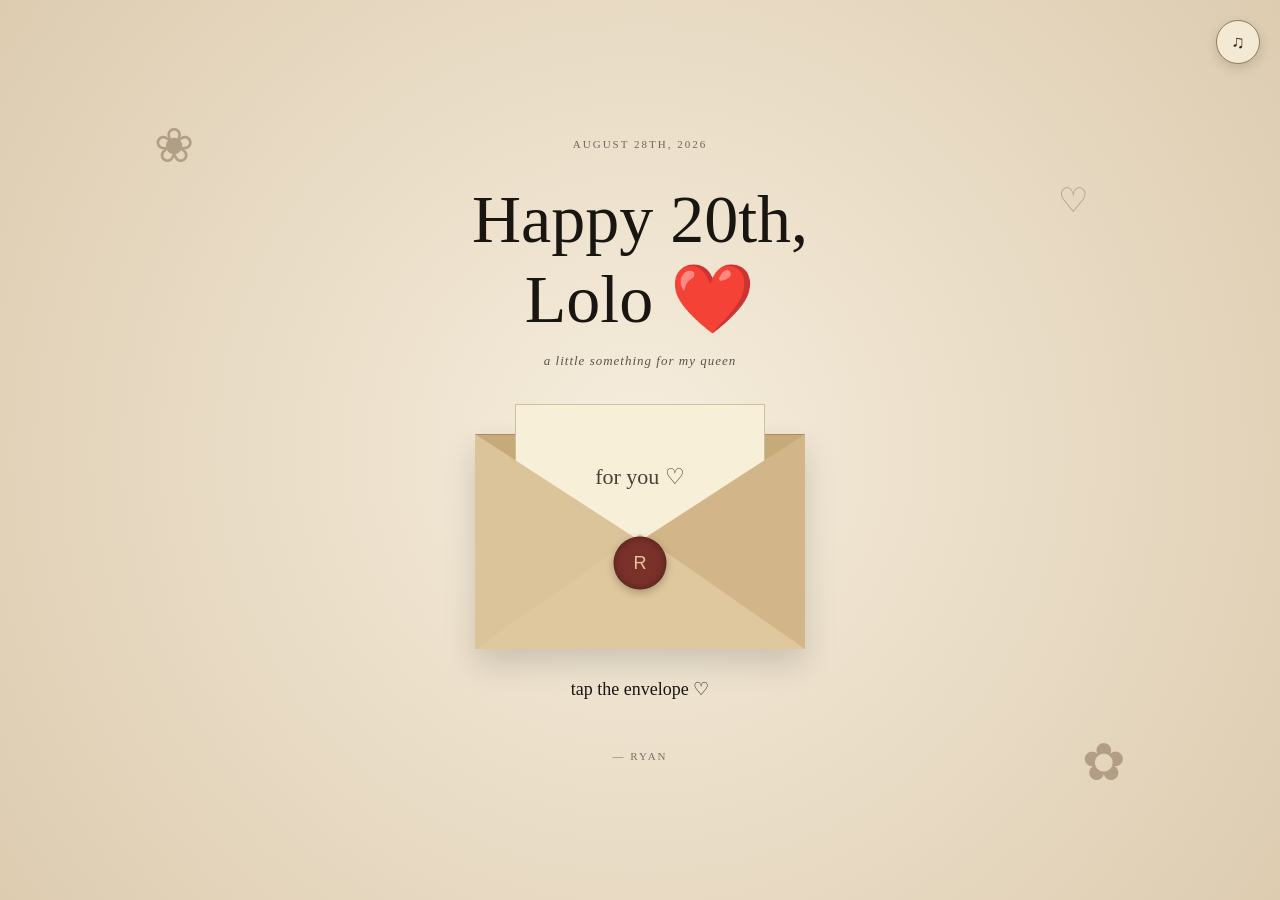
==== index.html @ adee12c6 "Revise text in scrapbook page for clarity" ====
<!DOCTYPE html>
<html lang="en">

<head>
    <meta charset="UTF-8">

    <meta
        name="viewport"
        content="width=device-width, initial-scale=1.0"
    >

    <title>Happy Birthday Lolo ❤️</title>

    <link rel="stylesheet" href="style.css">
</head>


<body>

    <!-- ============================
         BACKGROUND MUSIC
         ============================ -->

    <audio
        id="backgroundMusic"
        loop
        preload="auto"
    >
        <source
            src="song.mp3"
            type="audio/mpeg"
        >
    </audio>


    <!-- MUSIC BUTTON -->

    <button
        id="musicButton"
        class="music-button"
        onclick="toggleMusic()"
        aria-label="Play or pause music"
    >
        ♫
    </button>


    <!-- ============================
         PAGE 1 — COVER
         ============================ -->

    <section
        id="cover"
        class="page active-page cover-page"
    >

        <div class="decor decor-one">❀</div>
        <div class="decor decor-two">♡</div>
        <div class="decor decor-three">✿</div>


        <p class="tiny-opening">
            August 28th, 2026
        </p>


        <h1 class="opening-title">

            Happy 20th,

            <span>
                Lolo ❤️
            </span>

        </h1>


        <p class="opening-subtitle">
            a little something for my queen
        </p>


        <!-- ENVELOPE -->

        <div class="envelope-area">

            <button
                class="envelope-button"
                onclick="openLetter()"
                aria-label="Open the letter"
            >

                <div class="envelope">

                    <div class="envelope-back"></div>

                    <div class="letter-preview">
                        for you ♡
                    </div>

                    <div class="envelope-left"></div>

                    <div class="envelope-right"></div>

                    <div class="envelope-bottom"></div>

                    <div class="wax-seal">
                        R
                    </div>

                </div>

            </button>


            <p class="open-me">
                tap the envelope ♡
            </p>

        </div>


        <p class="from-opening">
            — Ryan
        </p>

    </section>


    <!-- ============================
         PAGE 2 — LETTER
         ============================ -->

    <section
        id="letter"
        class="page"
    >

        <div class="letter-wrapper">

            <div class="paper-tape tape-one"></div>
            <div class="paper-tape tape-two"></div>


            <article class="letter-paper">

                <p class="letter-date">
                    August 28th, 2026
                </p>


                <p class="dear">
                    My Lolo,
                </p>


                <h1>
                    Happy Birthday!!!!
                </h1>


                <p>
                    As you can tell, I'm nothing but elated for your dirty 20😛.
                    I feel like there's a lot I have to say, but let's see where
                    this goes.
                </p>


                <p>
                    Lolo, I love the person you've grown to become over these past
                    years, and I love that I've been there for most parts of it.
                    You're always one to brighten up my day, worry even when you're
                    not supposed to, and always wanna see me win. I know that's
                    something you do for everyone you care about, but it means so
                    much more to me than you probably know. And I hope you know it
                    goes both ways because I'll always wanna see you win too.
                    Seeing you happy, achieving the things you want, and becoming
                    everything you've always wanted to be genuinely makes me happy.
                    I'll always be proud of you and rooting for you, even when I'm
                    not there to see it myself.
                </p>


                <p>
                    I love that we've grown together and gone through whichever
                    hurdles life has put us through, but we've still somehow always
                    managed to find a way back to each other. No matter what happens,
                    no matter how much time passes or how complicated things get,
                    somehow it's always you and me in the end. And I honestly think
                    there's no other person for me out there. I met my person already,
                    and I'm so grateful that person is you.
                </p>


                <p>
                    When guys ask me for my reason as to why it's always you, it's
                    only because there's no other place that feels like home.
                    There's no person that gets me like you do, there's no one that
                    tolerates me like you do, and there's no one as amazing as you
                    are. You've seen so many different versions of me, the good and
                    the bad, and somehow you've still managed to love me through all
                    of them. I don't think you'll ever fully understand how much that
                    means to me.
                </p>


                <p>
                    I wish I could be there to celebrate this day with you, to see
                    you smile, annoy you in person😭, and show you just how much you
                    mean to me. I hate that I can't, because if there's anyone whose
                    special day I'd want to be there for, it's yours.
                </p>


                <p>
                    If I go on with this, I genuinely won't stop because there's so
                    much I could say about you and what you mean to me. So, Happy
                    Birthday my queen. I hope you have a good one and that 20 treats
                    you as amazingly as you deserve. I'm so proud of the person
                    you've become, and I can't wait to see the person you continue
                    to grow into.
                </p>


                <p class="love-you">
                    I love you always ❤️.
                </p>


                <p class="signature">
                    yours always,
                    <br>
                    Ryan ♡
                </p>


                <div class="section-navigation">

                    <button onclick="showPage('cover')">
                        ← get back
                    </button>

                    <button onclick="showPage('memories')">
                        get onto the next →
                    </button>

                </div>

            </article>

        </div>

    </section>


    <!-- ============================
         PAGE 3 — MEMORIES
         ============================ -->

    <section
        id="memories"
        class="page"
    >

        <main class="scrapbook-page">

            <p class="little-note">
                We need like a 1000 pictures to feel up a scrapbook but we just locked in on actually taking pictures😭
            </p>


            <h1>
                But anyway...
                <br>
                 my top picks. ❤️
            </h1>


            <p class="scrapbook-subtitle">
                little pieces of us
            </p>


            <div class="slideshow-container">

                <!-- PIC 1 -->

                <div class="slide active">

                    <div class="polaroid rotate-left">

                        <img
                            src="pic1.JPG"
                            alt="One of our memories"
                        >

                        <p>
                            one of my favourites ♡
                        </p>

                    </div>

                </div>


                <!-- PIC 2 -->

                <div class="slide">

                    <div class="polaroid rotate-right">

                        <img
                            src="pic2.jpg"
                            alt="One of our memories"
                        >

                        <p>
                            my favourite person ❤️
                        </p>

                    </div>

                </div>


                <!-- PIC 3 -->

                <div class="slide">

                    <div class="polaroid rotate-left">

                        <img
                            src="pic3.jpg"
                            alt="One of our memories"
                        >

                        <p>
                            us &gt;&gt;&gt;
                        </p>

                    </div>

                </div>


                <!-- VIDEO -->

                <div class="slide">

                    <div class="polaroid rotate-right">

                        <video
                            id="memoryVideo"
                            controls
                            playsinline
                            preload="metadata"
                        >

                            <source
                                src="vid1-3.mp4"
                                type="video/mp4"
                            >

                        </video>

                        <p>
                           our first actual date shall always be so dear to me
                        </p>

                    </div>

                </div>


                <!-- LEFT -->

                <button
                    class="prev"
                    onclick="changeSlide(-1)"
                    aria-label="Previous memory"
                >
                    ‹
                </button>


                <!-- RIGHT -->

                <button
                    class="next"
                    onclick="changeSlide(1)"
                    aria-label="Next memory"
                >
                    ›
                </button>

            </div>


            <div class="slide-dots">

                <span
                    class="dot active-dot"
                    onclick="goToSlide(0)"
                ></span>

                <span
                    class="dot"
                    onclick="goToSlide(1)"
                ></span>

                <span
                    class="dot"
                    onclick="goToSlide(2)"
                ></span>

                <span
                    class="dot"
                    onclick="goToSlide(3)"
                ></span>

            </div>


            <div class="section-navigation">

                <button onclick="showPage('letter')">
                    ← back to the letter
                </button>

                <button onclick="showPage('final')">
                    one last thing →
                </button>

            </div>

        </main>

    </section>


    <!-- ============================
         PAGE 4 — FINAL
         ============================ -->

    <section
        id="final"
        class="page"
    >

        <main class="final-card">

            <div class="final-decoration top-left">
                ❀
            </div>

            <div class="final-decoration bottom-right">
                ♡
            </div>


            <p class="and-with-that">
                And with that...
            </p>


            <h1>
                Happy 20th,
                <br>
                my queen ❤️
            </h1>


            <div class="final-line"></div>


            <p class="final-small">
                I love you always.
            </p>


            <button
                class="restart-button"
                onclick="showPage('cover')"
            >
                start again ♡
            </button>

        </main>

    </section>


    <script src="script.js"></script>

</body>

</html>
---- style.css ----
/* =========================================
   GENERAL
   ========================================= */

* {
    margin: 0;
    padding: 0;
    box-sizing: border-box;
}


html {
    min-height: 100%;
}


body {
    min-height: 100vh;

    overflow-x: hidden;

    font-family:
        Georgia,
        "Times New Roman",
        "Apple Color Emoji",
        serif;

    color: #191612;

    background:
        radial-gradient(
            circle at center,
            #f6eddd,
            #ddccb0
        );
}


/* =========================================
   FOUR-PAGE SYSTEM
   ========================================= */

/*
   EVERY PAGE IS HIDDEN BY DEFAULT.
*/

.page {
    display: none !important;

    width: 100%;

    min-height: 100vh;

    animation: pageFade 0.6s ease;
}


/*
   ONLY ONE PAGE GETS active-page
*/

.page.active-page {
    display: flex !important;
}


@keyframes pageFade {

    from {
        opacity: 0;
        transform: translateY(10px);
    }

    to {
        opacity: 1;
        transform: translateY(0);
    }

}


/* =========================================
   MUSIC BUTTON
   ========================================= */

.music-button {
    position: fixed;

    top: 20px;
    right: 20px;

    width: 44px;
    height: 44px;

    z-index: 9999;

    border: 1px solid #8f7a5c;

    border-radius: 50%;

    background: #f4ead3;

    color: #332b21;

    font-size: 18px;

    cursor: pointer;

    box-shadow:
        0 4px 12px rgba(0, 0, 0, 0.15);
}


/* =========================================
   COVER
   ========================================= */

.cover-page {
    position: relative;

    flex-direction: column;

    justify-content: center;
    align-items: center;

    text-align: center;

    padding: 50px 20px;
}


.tiny-opening {
    font-size: 11px;

    letter-spacing: 2px;

    text-transform: uppercase;

    margin-bottom: 35px;

    opacity: 0.6;
}


.opening-title {
    font-family:
        "Snell Roundhand",
        "Apple Chancery",
        cursive;

    font-size: 68px;

    line-height: 1;

    font-weight: normal;

    margin-bottom: 20px;
}


.opening-title span {
    display: block;

    margin-top: 12px;
}


.opening-subtitle {
    font-size: 13px;

    font-style: italic;

    letter-spacing: 1px;

    margin-bottom: 65px;

    opacity: 0.7;
}


/* DECOR */

.decor {
    position: absolute;

    color: #897259;

    opacity: 0.55;

    user-select: none;
}


.decor-one {
    top: 13%;
    left: 12%;

    font-size: 48px;
}


.decor-two {
    top: 20%;
    right: 15%;

    font-size: 34px;
}


.decor-three {
    bottom: 12%;
    right: 12%;

    font-size: 52px;
}


/* =========================================
   ENVELOPE
   ========================================= */

.envelope-area {
    text-align: center;
}


.envelope-button {
    border: none;

    background: transparent;

    padding: 0;

    cursor: pointer;
}


.envelope {
    width: 330px;
    height: 215px;

    position: relative;

    margin: auto;

    cursor: pointer;

    transition: transform 0.35s ease;
}


.envelope:hover {
    transform: translateY(-8px);
}


.envelope-back {
    position: absolute;

    width: 100%;
    height: 100%;

    background: #c7aa7a;

    border: 1px solid #a88c60;

    box-shadow:
        0 15px 30px rgba(0, 0, 0, 0.15);
}


.letter-preview {
    position: absolute;

    width: 250px;
    height: 145px;

    left: 40px;
    top: -30px;

    display: flex;

    justify-content: center;
    align-items: center;

    background: #f8efd9;

    border: 1px solid #d0c09d;

    color: #4a4035;

    font-family:
        "Snell Roundhand",
        "Apple Chancery",
        cursive;

    font-size: 22px;

    z-index: 1;
}


.envelope-left {
    position: absolute;

    bottom: 0;
    left: 0;

    width: 0;
    height: 0;

    border-top: 107px solid transparent;
    border-bottom: 108px solid transparent;
    border-left: 165px solid #dbc39a;

    z-index: 3;
}


.envelope-right {
    position: absolute;

    bottom: 0;
    right: 0;

    width: 0;
    height: 0;

    border-top: 107px solid transparent;
    border-bottom: 108px solid transparent;
    border-right: 165px solid #d2b689;

    z-index: 3;
}


.envelope-bottom {
    position: absolute;

    bottom: 0;
    left: 0;

    width: 0;
    height: 0;

    border-left: 165px solid transparent;
    border-right: 165px solid transparent;
    border-bottom: 115px solid #e0c89e;

    z-index: 4;
}


.wax-seal {
    position: absolute;

    width: 53px;
    height: 53px;

    left: 50%;
    top: 60%;

    transform: translate(-50%, -50%);

    display: flex;

    justify-content: center;
    align-items: center;

    border-radius: 50%;

    background: #7a312a;

    color: #e4c59e;

    font-size: 18px;

    z-index: 6;

    box-shadow:
        inset 0 0 8px rgba(0, 0, 0, 0.35),
        0 3px 8px rgba(0, 0, 0, 0.25);
}


.open-me {
    margin-top: 25px;

    font-family:
        "Snell Roundhand",
        "Apple Chancery",
        cursive;

    font-size: 18px;
}


.from-opening {
    margin-top: 50px;

    font-size: 11px;

    letter-spacing: 2px;

    text-transform: uppercase;

    opacity: 0.55;
}


/* =========================================
   LETTER
   ========================================= */

#letter {
    justify-content: center;

    align-items: flex-start;

    padding: 70px 25px;
}


.letter-wrapper {
    width: 100%;

    max-width: 930px;

    position: relative;
}


.letter-paper {
    width: 100%;

    position: relative;

    padding: 85px 90px;

    background: #f7edd5;

    border: 1px solid #d1c09d;

    box-shadow:
        0 15px 40px rgba(72, 55, 35, 0.18);
}


.letter-paper::before {
    content: "";

    position: absolute;

    inset: 18px;

    border: 1px solid rgba(68, 51, 31, 0.12);

    pointer-events: none;
}


/* TAPE */

.paper-tape {
    width: 110px;
    height: 30px;

    position: absolute;

    background: rgba(214, 194, 151, 0.7);

    z-index: 4;
}


.tape-one {
    top: -12px;
    left: 60px;

    transform: rotate(-6deg);
}


.tape-two {
    top: -10px;
    right: 70px;

    transform: rotate(5deg);
}


/* LETTER TEXT */

.letter-date {
    text-align: right;

    font-size: 11px !important;

    letter-spacing: 1px;

    margin-bottom: 45px !important;

    opacity: 0.6;
}


.dear {
    font-family:
        "Snell Roundhand",
        "Apple Chancery",
        cursive;

    font-size: 27px !important;

    margin-bottom: 30px !important;
}


.letter-paper h1 {
    font-family:
        "Snell Roundhand",
        "Apple Chancery",
        cursive;

    font-size: 40px;

    font-weight: normal;

    line-height: 1.3;

    margin-bottom: 45px;
}


.letter-paper p {
    font-size: 16px;

    line-height: 1.85;

    margin-bottom: 38px;

    color: #15130f;
}


.love-you {
    margin-top: 55px !important;

    font-family:
        "Snell Roundhand",
        "Apple Chancery",
        cursive;

    font-size: 26px !important;
}


.signature {
    margin-top: 50px !important;

    text-align: right;

    font-family:
        "Snell Roundhand",
        "Apple Chancery",
        cursive;

    font-size: 21px !important;
}


/* =========================================
   NAVIGATION
   ========================================= */

.section-navigation {
    display: flex;

    justify-content: space-between;
    align-items: center;

    gap: 30px;

    margin-top: 70px;

    padding-top: 30px;

    border-top: 1px solid rgba(0, 0, 0, 0.15);
}


.section-navigation button,
.restart-button {
    border: none;

    background: transparent;

    color: #191612;

    font-family:
        Georgia,
        "Times New Roman",
        serif;

    font-size: 13px;

    border-bottom: 1px solid #191612;

    padding-bottom: 4px;

    cursor: pointer;
}


/* =========================================
   MEMORIES
   ========================================= */

#memories {
    justify-content: center;

    align-items: flex-start;

    padding: 70px 20px;
}


.scrapbook-page {
    width: 100%;

    max-width: 980px;

    min-height: 90vh;

    padding: 75px 55px;

    text-align: center;

    background: #f2e7ce;

    border: 1px solid #cdbb99;

    box-shadow:
        0 15px 40px rgba(72, 55, 35, 0.18);
}


.little-note {
    font-size: 13px;

    font-style: italic;

    line-height: 1.5;

    margin-bottom: 22px;

    opacity: 0.75;
}


.scrapbook-page h1 {
    font-family:
        "Snell Roundhand",
        "Apple Chancery",
        cursive;

    font-size: 40px;

    font-weight: normal;

    line-height: 1.25;

    margin-bottom: 16px;
}


.scrapbook-subtitle {
    font-size: 11px;

    letter-spacing: 3px;

    text-transform: uppercase;

    opacity: 0.55;

    margin-bottom: 65px;
}


/* =========================================
   SLIDESHOW
   ========================================= */

.slideshow-container {
    width: 100%;

    max-width: 750px;

    min-height: 650px;

    position: relative;

    margin: auto;
}


/*
   ONLY CURRENT MEMORY SHOWS
*/

.slide {
    display: none !important;

    width: 100%;
}


.slide.active {
    display: block !important;

    animation: slideFade 0.45s ease;
}


@keyframes slideFade {

    from {
        opacity: 0;
        transform: translateY(10px);
    }

    to {
        opacity: 1;
        transform: translateY(0);
    }

}


/* POLAROID */

.polaroid {
    width: 78%;

    max-width: 540px;

    margin: 0 auto;

    padding:
        14px
        14px
        50px;

    background: #fffdf7;

    border: 1px solid #d3c9b7;

    box-shadow:
        0 14px 30px rgba(49, 39, 27, 0.25);
}


.rotate-left {
    transform: rotate(-2deg);
}


.rotate-right {
    transform: rotate(2deg);
}


.polaroid img,
.polaroid video {
    display: block;

    width: 100%;

    height: 500px;

    object-fit: contain;

    background: #eee7dc;
}


.polaroid p {
    margin-top: 25px;

    font-family:
        "Snell Roundhand",
        "Apple Chancery",
        cursive;

    font-size: 20px;
}


/* =========================================
   SLIDESHOW ARROWS
   ========================================= */

.prev,
.next {
    position: absolute;

    top: 43%;

    transform: translateY(-50%);

    width: 52px;
    height: 52px;

    border: 1px solid rgba(0, 0, 0, 0.35);

    border-radius: 50%;

    background: #f7edd5;

    color: #272219;

    font-size: 31px;

    cursor: pointer;

    z-index: 20;
}


.prev {
    left: 5px;
}


.next {
    right: 5px;
}


.prev:hover,
.next:hover {
    background: #272219;

    color: #f7edd5;
}


/* DOTS */

.slide-dots {
    margin-top: 35px;
}


.dot {
    display: inline-block;

    width: 9px;
    height: 9px;

    margin: 6px;

    border-radius: 50%;

    background: #b7a58a;

    cursor: pointer;
}


.active-dot {
    background: #282117;
}


/* =========================================
   FINAL
   ========================================= */

#final {
    justify-content: center;

    align-items: center;

    padding: 30px;
}


.final-card {
    width: 100%;

    max-width: 850px;

    min-height: 80vh;

    position: relative;

    display: flex;

    flex-direction: column;

    justify-content: center;
    align-items: center;

    text-align: center;

    padding: 65px 35px;

    background: #f4ead3;

    border: 1px solid #cfbd9d;

    box-shadow:
        0 15px 40px rgba(72, 55, 35, 0.18);
}


.and-with-that {
    font-size: 14px;

    font-style: italic;

    margin-bottom: 28px;

    opacity: 0.65;
}


.final-card h1 {
    font-family:
        "Snell Roundhand",
        "Apple Chancery",
        cursive;

    font-weight: normal;

    font-size: 65px;

    line-height: 1.15;
}


.final-line {
    width: 100px;
    height: 1px;

    background: #3e3529;

    margin: 40px auto;
}


.final-small {
    font-size: 13px;

    letter-spacing: 1px;

    margin-bottom: 55px;

    opacity: 0.65;
}


.final-decoration {
    position: absolute;

    color: #8a755c;

    opacity: 0.55;
}


.top-left {
    top: 60px;
    left: 65px;

    font-size: 55px;
}


.bottom-right {
    bottom: 60px;
    right: 70px;

    font-size: 45px;
}


/* =========================================
   MOBILE
   ========================================= */

@media (max-width: 700px) {

    .opening-title {
        font-size: 46px;
    }


    .envelope {
        width: 270px;
        height: 175px;
    }


    .letter-preview {
        width: 200px;
        height: 115px;

        left: 35px;
    }


    .envelope-left {
        border-top-width: 87px;
        border-bottom-width: 88px;
        border-left-width: 135px;
    }


    .envelope-right {
        border-top-width: 87px;
        border-bottom-width: 88px;
        border-right-width: 135px;
    }


    .envelope-bottom {
        border-left-width: 135px;
        border-right-width: 135px;
        border-bottom-width: 95px;
    }


    #letter {
        padding: 20px 10px;
    }


    .letter-paper {
        padding: 50px 28px;
    }


    .letter-paper h1 {
        font-size: 28px;

        margin-bottom: 35px;
    }


    .letter-paper p {
        font-size: 14px;

        line-height: 1.8;

        margin-bottom: 30px;
    }


    .dear {
        font-size: 23px !important;
    }


    .love-you {
        font-size: 22px !important;
    }


    .section-navigation {
        flex-direction: column;

        gap: 22px;
    }


    #memories {
        padding: 20px 10px;
    }


    .scrapbook-page {
        padding: 50px 15px;
    }


    .little-note {
        font-size: 12px;
    }


    .scrapbook-page h1 {
        font-size: 29px;
    }


    .slideshow-container {
        min-height: 500px;
    }


    .polaroid {
        width: 82%;

        padding:
            8px
            8px
            38px;
    }


    .polaroid img,
    .polaroid video {
        height: 380px;
    }


    .polaroid p {
        font-size: 17px;
    }


    .prev,
    .next {
        width: 40px;
        height: 40px;

        font-size: 25px;
    }


    .prev {
        left: 0;
    }


    .next {
        right: 0;
    }


    .final-card h1 {
        font-size: 43px;
    }

}


/* =========================================
   SMALL PHONES
   ========================================= */

@media (max-width: 400px) {

    .letter-paper {
        padding: 45px 20px;
    }


    .letter-paper p {
        font-size: 13px;
    }


    .scrapbook-page h1 {
        font-size: 26px;
    }


    .polaroid img,
    .polaroid video {
        height: 330px;
    }


    .final-card h1 {
        font-size: 37px;
    }

}
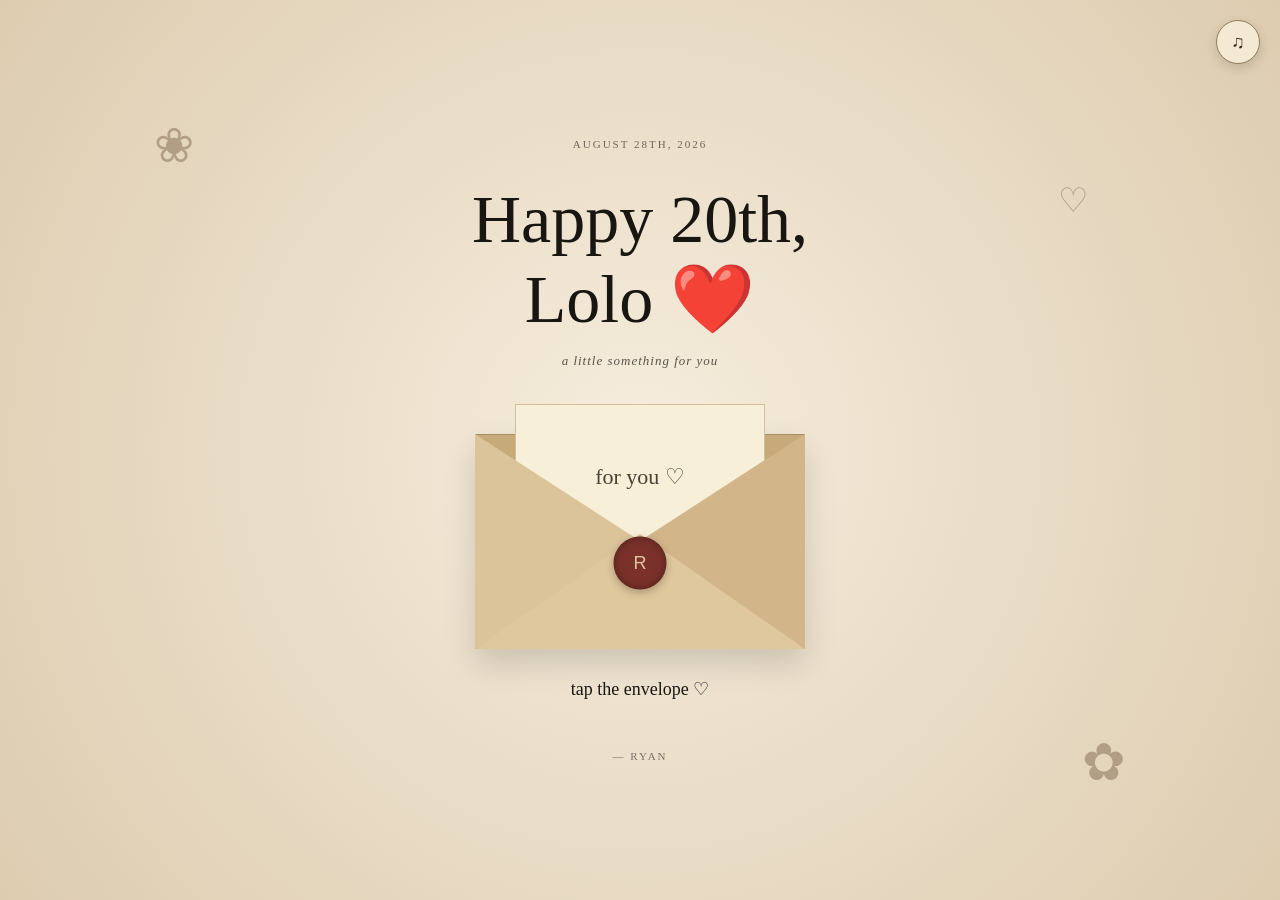
==== commit 6dc591be: "Update index.html" ====
--- a/index.html
+++ b/index.html
@@ -76,7 +76,7 @@
 
 
         <p class="opening-subtitle">
-            a little something for my queen
+            a little something for you
         </p>
 
 
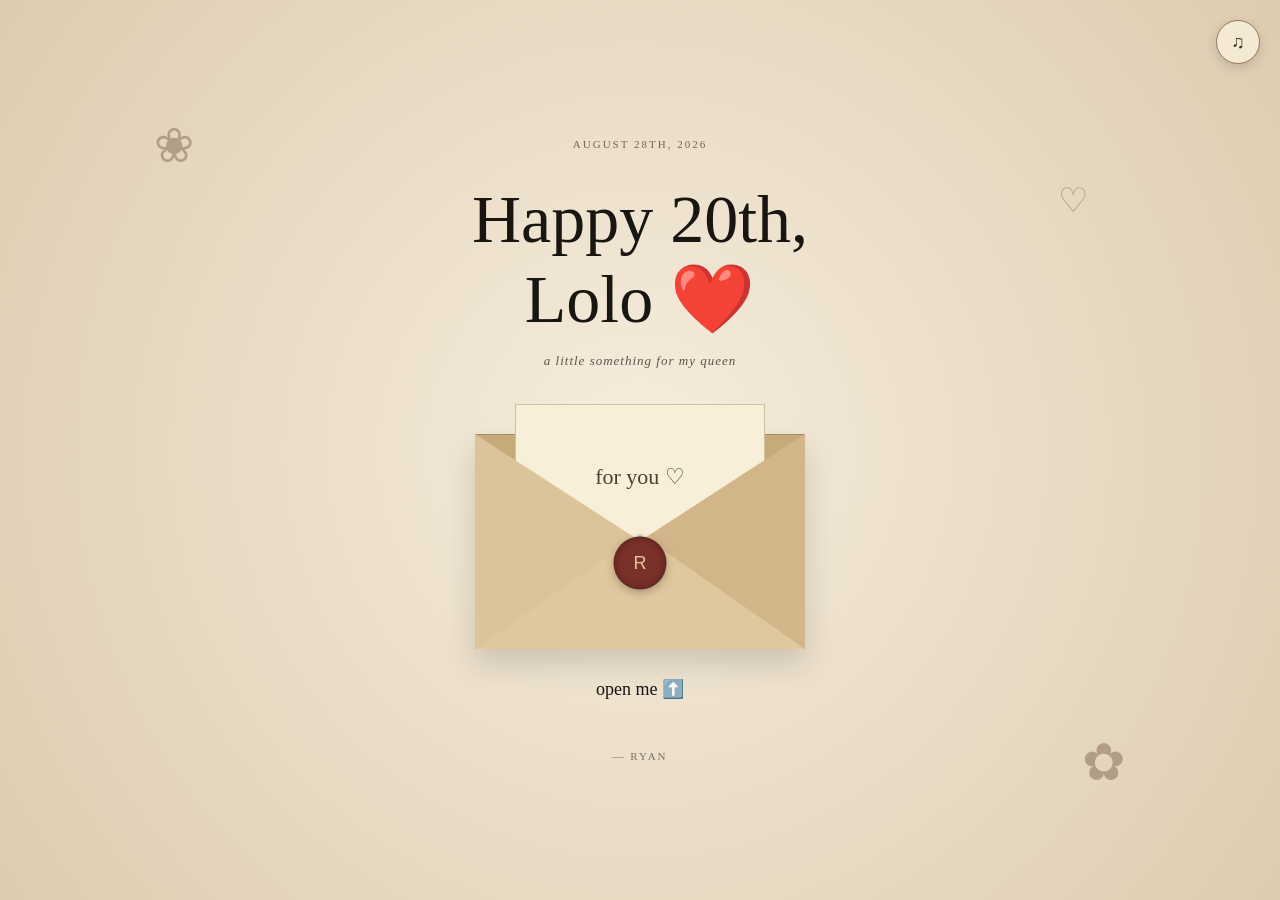
==== commit 3a8a997f: "Add files via upload" ====
--- a/index.html
+++ b/index.html
@@ -17,9 +17,9 @@
 
 <body>
 
-    <!-- ============================
+    <!-- =========================================
          BACKGROUND MUSIC
-         ============================ -->
+         ========================================= -->
 
     <audio
         id="backgroundMusic"
@@ -27,13 +27,17 @@
         preload="auto"
     >
         <source
-            src="song.mp3"
+            src="MUSIC/song.mp3"
             type="audio/mpeg"
         >
+
+        Your browser does not support audio.
     </audio>
 
 
-    <!-- MUSIC BUTTON -->
+    <!-- =========================================
+         MUSIC BUTTON
+         ========================================= -->
 
     <button
         id="musicButton"
@@ -45,9 +49,9 @@
     </button>
 
 
-    <!-- ============================
+    <!-- =========================================
          PAGE 1 — COVER
-         ============================ -->
+         ========================================= -->
 
     <section
         id="cover"
@@ -65,18 +69,16 @@
 
 
         <h1 class="opening-title">
-
             Happy 20th,
 
             <span>
                 Lolo ❤️
             </span>
-
         </h1>
 
 
         <p class="opening-subtitle">
-            a little something for you
+            a little something for my queen
         </p>
 
 
@@ -95,7 +97,9 @@
                     <div class="envelope-back"></div>
 
                     <div class="letter-preview">
-                        for you ♡
+                        <span>
+                            for you ♡
+                        </span>
                     </div>
 
                     <div class="envelope-left"></div>
@@ -114,7 +118,7 @@
 
 
             <p class="open-me">
-                tap the envelope ♡
+                open me ⬆️
             </p>
 
         </div>
@@ -127,9 +131,9 @@
     </section>
 
 
-    <!-- ============================
+    <!-- =========================================
          PAGE 2 — LETTER
-         ============================ -->
+         ========================================= -->
 
     <section
         id="letter"
@@ -141,6 +145,14 @@
             <div class="paper-tape tape-one"></div>
             <div class="paper-tape tape-two"></div>
 
+            <div class="small-flower flower-left">
+                ❀
+            </div>
+
+            <div class="small-flower flower-right">
+                ✿
+            </div>
+
 
             <article class="letter-paper">
 
@@ -160,64 +172,64 @@
 
 
                 <p>
-                    As you can tell, I'm nothing but elated for your dirty 20😛.
-                    I feel like there's a lot I have to say, but let's see where
+                    As you can tell, I’m nothing but elated for your dirty 20😛.
+                    I feel like there’s a lot I have to say, but let’s see where
                     this goes.
                 </p>
 
 
                 <p>
-                    Lolo, I love the person you've grown to become over these past
-                    years, and I love that I've been there for most parts of it.
-                    You're always one to brighten up my day, worry even when you're
-                    not supposed to, and always wanna see me win. I know that's
+                    Lolo, I love the person you’ve grown to become over these past
+                    years, and I love that I’ve been there for most parts of it.
+                    You’re always one to brighten up my day, worry even when you’re
+                    not supposed to, and always wanna see me win. I know that’s
                     something you do for everyone you care about, but it means so
                     much more to me than you probably know. And I hope you know it
-                    goes both ways because I'll always wanna see you win too.
+                    goes both ways because I’ll always wanna see you win too.
                     Seeing you happy, achieving the things you want, and becoming
-                    everything you've always wanted to be genuinely makes me happy.
-                    I'll always be proud of you and rooting for you, even when I'm
+                    everything you’ve always wanted to be genuinely makes me happy.
+                    I’ll always be proud of you and rooting for you, even when I’m
                     not there to see it myself.
                 </p>
 
 
                 <p>
-                    I love that we've grown together and gone through whichever
-                    hurdles life has put us through, but we've still somehow always
+                    I love that we’ve grown together and gone through whichever
+                    hurdles life has put us through, but we’ve still somehow always
                     managed to find a way back to each other. No matter what happens,
                     no matter how much time passes or how complicated things get,
-                    somehow it's always you and me in the end. And I honestly think
-                    there's no other person for me out there. I met my person already,
-                    and I'm so grateful that person is you.
+                    somehow it’s always you and me in the end. And I honestly think
+                    there’s no other person for me out there. I met my person already,
+                    and I’m so grateful that person is you.
                 </p>
 
 
                 <p>
-                    When guys ask me for my reason as to why it's always you, it's
-                    only because there's no other place that feels like home.
-                    There's no person that gets me like you do, there's no one that
-                    tolerates me like you do, and there's no one as amazing as you
-                    are. You've seen so many different versions of me, the good and
-                    the bad, and somehow you've still managed to love me through all
-                    of them. I don't think you'll ever fully understand how much that
-                    means to me.
+                    When guys ask me for my reason as to why it’s always you, it’s
+                    only because there’s no other place that feels like home.
+                    There’s no person that gets me like you do, there’s no one that
+                    tolerates me like you do, and there’s no one as amazing as you
+                    are. You’ve seen so many different versions of me, the good and
+                    the bad, and somehow you’ve still managed to love me through all
+                    of them. I don’t think you’ll ever fully understand how much
+                    that means to me.
                 </p>
 
 
                 <p>
                     I wish I could be there to celebrate this day with you, to see
                     you smile, annoy you in person😭, and show you just how much you
-                    mean to me. I hate that I can't, because if there's anyone whose
-                    special day I'd want to be there for, it's yours.
+                    mean to me. I hate that I can’t, because if there’s anyone whose
+                    special day I’d want to be there for, it’s yours.
                 </p>
 
 
                 <p>
-                    If I go on with this, I genuinely won't stop because there's so
+                    If I go on with this, I genuinely won’t stop because there’s so
                     much I could say about you and what you mean to me. So, Happy
                     Birthday my queen. I hope you have a good one and that 20 treats
-                    you as amazingly as you deserve. I'm so proud of the person
-                    you've become, and I can't wait to see the person you continue
+                    you as amazingly as you deserve. I’m so proud of the person
+                    you’ve become, and I can’t wait to see the person you continue
                     to grow into.
                 </p>
 
@@ -234,14 +246,16 @@
                 </p>
 
 
+                <!-- NAVIGATION -->
+
                 <div class="section-navigation">
 
                     <button onclick="showPage('cover')">
-                        ← get back
+                        ← cover
                     </button>
 
                     <button onclick="showPage('memories')">
-                        get onto the next →
+                        our memories →
                     </button>
 
                 </div>
@@ -253,9 +267,9 @@
     </section>
 
 
-    <!-- ============================
+    <!-- =========================================
          PAGE 3 — MEMORIES
-         ============================ -->
+         ========================================= -->
 
     <section
         id="memories"
@@ -264,15 +278,19 @@
 
         <main class="scrapbook-page">
 
+
+            <!-- YOUR JOKE -->
+
             <p class="little-note">
-                We need like a 1000 pictures to feel up a scrapbook but we just locked in on actually taking pictures😭
+                Actually, we need like 1000 pictures because finding these
+                was so hard and it shouldn't be 😭
             </p>
 
 
             <h1>
                 But anyway...
                 <br>
-                 my top picks. ❤️
+                Some of My Favourite Memories of Us ❤️
             </h1>
 
 
@@ -281,16 +299,30 @@
             </p>
 
 
+            <div class="scrapbook-decoration deco-heart">
+                ♡
+            </div>
+
+            <div class="scrapbook-decoration deco-flower">
+                ❀
+            </div>
+
+
+            <!-- =========================================
+                 SLIDESHOW
+                 ========================================= -->
+
             <div class="slideshow-container">
 
-                <!-- PIC 1 -->
+
+                <!-- PICTURE 1 -->
 
                 <div class="slide active">
 
                     <div class="polaroid rotate-left">
 
                         <img
-                            src="pic1.JPG"
+                            src="images/pic1.JPG"
                             alt="One of our memories"
                         >
 
@@ -303,14 +335,14 @@
                 </div>
 
 
-                <!-- PIC 2 -->
+                <!-- PICTURE 2 -->
 
                 <div class="slide">
 
                     <div class="polaroid rotate-right">
 
                         <img
-                            src="pic2.jpg"
+                            src="images/pic2.jpg"
                             alt="One of our memories"
                         >
 
@@ -323,14 +355,14 @@
                 </div>
 
 
-                <!-- PIC 3 -->
+                <!-- PICTURE 3 -->
 
                 <div class="slide">
 
                     <div class="polaroid rotate-left">
 
                         <img
-                            src="pic3.jpg"
+                            src="images/pic3.jpg"
                             alt="One of our memories"
                         >
 
@@ -343,7 +375,7 @@
                 </div>
 
 
-                <!-- VIDEO -->
+                <!-- ONLY VIDEO -->
 
                 <div class="slide">
 
@@ -357,14 +389,17 @@
                         >
 
                             <source
-                                src="vid1-3.mp4"
+                                src="Videos/vid1.mp4"
                                 type="video/mp4"
                             >
 
+                            Your browser does not support this video.
+
                         </video>
 
+
                         <p>
-                           our first actual date shall always be so dear to me
+                            Our first date shall always be so dear to me
                         </p>
 
                     </div>
@@ -372,7 +407,7 @@
                 </div>
 
 
-                <!-- LEFT -->
+                <!-- ARROWS -->
 
                 <button
                     class="prev"
@@ -383,8 +418,6 @@
                 </button>
 
 
-                <!-- RIGHT -->
-
                 <button
                     class="next"
                     onclick="changeSlide(1)"
@@ -396,6 +429,8 @@
             </div>
 
 
+            <!-- DOTS -->
+
             <div class="slide-dots">
 
                 <span
@@ -421,6 +456,8 @@
             </div>
 
 
+            <!-- NAVIGATION -->
+
             <div class="section-navigation">
 
                 <button onclick="showPage('letter')">
@@ -438,9 +475,9 @@
     </section>
 
 
-    <!-- ============================
+    <!-- =========================================
          PAGE 4 — FINAL
-         ============================ -->
+         ========================================= -->
 
     <section
         id="final"
@@ -490,8 +527,10 @@
     </section>
 
 
+    <!-- JAVASCRIPT -->
+
     <script src="script.js"></script>
 
 </body>
 
-</html>
+</html>
